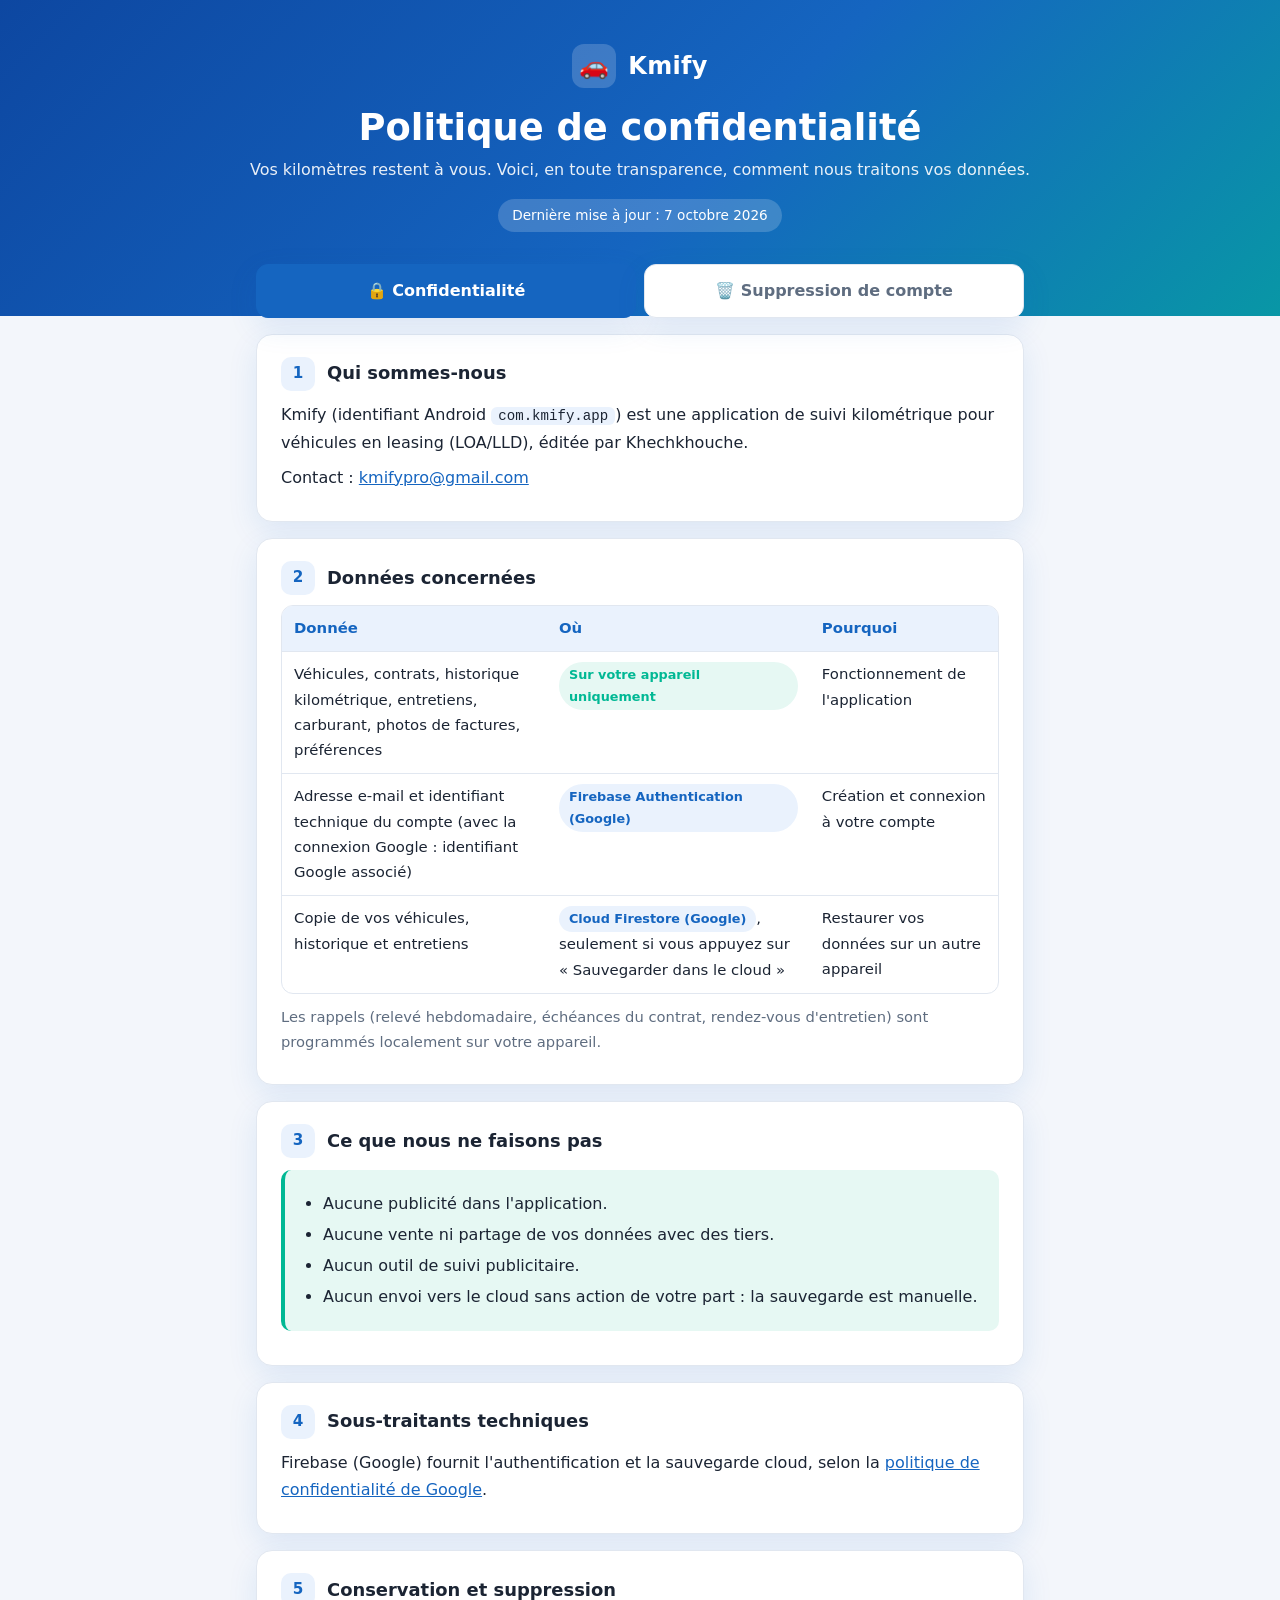
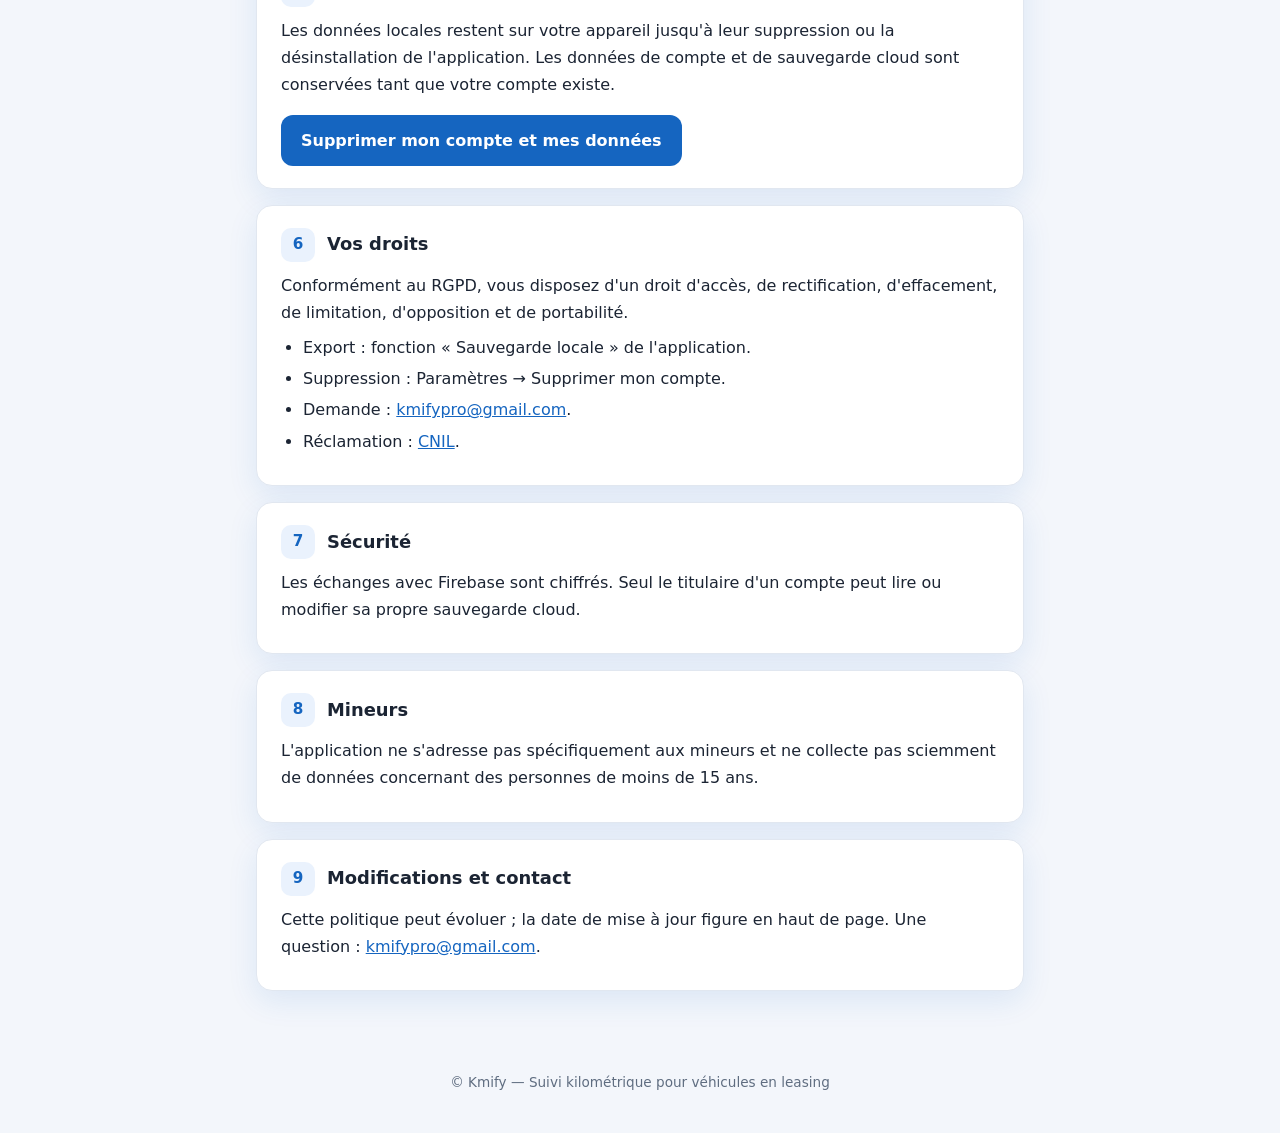
==== index.html @ c55342b6 "Add files via upload" ====
<!doctype html>
<html lang="fr">
<head>
<meta charset="utf-8">
<meta name="viewport" content="width=device-width,initial-scale=1">
<title>Politique de confidentialité — Kmify</title>
<meta name="description" content="Politique de confidentialité de l'application Kmify, suivi kilométrique pour véhicules en leasing.">
<link rel="stylesheet" href="style.css">
</head>
<body>
<header class="hero">
  <div class="brand"><span class="logo">🚗</span>Kmify</div>
  <h1>Politique de confidentialité</h1>
  <p>Vos kilomètres restent à vous. Voici, en toute transparence, comment nous traitons vos données.</p>
  <span class="badge">Dernière mise à jour : 7 octobre 2026</span>
</header>
<main>
<nav class="tabs">
  <a class="active" href="index.html">🔒 Confidentialité</a>
  <a href="suppression-compte.html">🗑️ Suppression de compte</a>
</nav>

<section class="section">
  <h2><span class="num">1</span>Qui sommes-nous</h2>
  <p>Kmify (identifiant Android <code>com.kmify.app</code>) est une application de suivi kilométrique pour véhicules en leasing (LOA/LLD), éditée par Khechkhouche.</p>
  <p>Contact : <a href="mailto:kmifypro@gmail.com">kmifypro@gmail.com</a></p>
</section>

<section class="section">
  <h2><span class="num">2</span>Données concernées</h2>
  <div class="tablewrap"><table>
    <tr><th>Donnée</th><th>Où</th><th>Pourquoi</th></tr>
    <tr><td>Véhicules, contrats, historique kilométrique, entretiens, carburant, photos de factures, préférences</td><td><span class="pill local">Sur votre appareil uniquement</span></td><td>Fonctionnement de l'application</td></tr>
    <tr><td>Adresse e-mail et identifiant technique du compte (avec la connexion Google : identifiant Google associé)</td><td><span class="pill cloud">Firebase Authentication (Google)</span></td><td>Création et connexion à votre compte</td></tr>
    <tr><td>Copie de vos véhicules, historique et entretiens</td><td><span class="pill cloud">Cloud Firestore (Google)</span>, seulement si vous appuyez sur « Sauvegarder dans le cloud »</td><td>Restaurer vos données sur un autre appareil</td></tr>
  </table></div>
  <p class="muted">Les rappels (relevé hebdomadaire, échéances du contrat, rendez-vous d'entretien) sont programmés localement sur votre appareil.</p>
</section>

<section class="section">
  <h2><span class="num">3</span>Ce que nous ne faisons pas</h2>
  <div class="callout">
    <ul>
      <li>Aucune publicité dans l'application.</li>
      <li>Aucune vente ni partage de vos données avec des tiers.</li>
      <li>Aucun outil de suivi publicitaire.</li>
      <li>Aucun envoi vers le cloud sans action de votre part : la sauvegarde est manuelle.</li>
    </ul>
  </div>
</section>

<section class="section">
  <h2><span class="num">4</span>Sous-traitants techniques</h2>
  <p>Firebase (Google) fournit l'authentification et la sauvegarde cloud, selon la <a href="https://policies.google.com/privacy">politique de confidentialité de Google</a>.</p>
</section>

<section class="section">
  <h2><span class="num">5</span>Conservation et suppression</h2>
  <p>Les données locales restent sur votre appareil jusqu'à leur suppression ou la désinstallation de l'application. Les données de compte et de sauvegarde cloud sont conservées tant que votre compte existe.</p>
  <a class="btn" href="suppression-compte.html">Supprimer mon compte et mes données</a>
</section>

<section class="section">
  <h2><span class="num">6</span>Vos droits</h2>
  <p>Conformément au RGPD, vous disposez d'un droit d'accès, de rectification, d'effacement, de limitation, d'opposition et de portabilité.</p>
  <ul>
    <li>Export : fonction « Sauvegarde locale » de l'application.</li>
    <li>Suppression : Paramètres → Supprimer mon compte.</li>
    <li>Demande : <a href="mailto:kmifypro@gmail.com">kmifypro@gmail.com</a>.</li>
    <li>Réclamation : <a href="https://www.cnil.fr">CNIL</a>.</li>
  </ul>
</section>

<section class="section">
  <h2><span class="num">7</span>Sécurité</h2>
  <p>Les échanges avec Firebase sont chiffrés. Seul le titulaire d'un compte peut lire ou modifier sa propre sauvegarde cloud.</p>
</section>

<section class="section">
  <h2><span class="num">8</span>Mineurs</h2>
  <p>L'application ne s'adresse pas spécifiquement aux mineurs et ne collecte pas sciemment de données concernant des personnes de moins de 15 ans.</p>
</section>

<section class="section">
  <h2><span class="num">9</span>Modifications et contact</h2>
  <p>Cette politique peut évoluer ; la date de mise à jour figure en haut de page. Une question : <a href="mailto:kmifypro@gmail.com">kmifypro@gmail.com</a>.</p>
</section>
</main>
<footer>© Kmify — Suivi kilométrique pour véhicules en leasing</footer>
</body>
</html>
---- style.css ----
:root{
  --bg:#f3f6fb;--card:#ffffff;--text:#1b2433;--muted:#5f6d80;--border:#e1e7f0;
  --primary:#1565c0;--primary-2:#0d47a1;--accent:#00b894;--warn:#e53935;--soft:#eaf2fd;--soft-2:#e6f8f3;
  --shadow:0 10px 30px rgba(21,101,192,.10);
}
@media (prefers-color-scheme:dark){:root{
  --bg:#0e141c;--card:#17202b;--text:#e8eef6;--muted:#9fb0c3;--border:#273444;
  --primary:#5aa2ff;--primary-2:#1565c0;--accent:#2fd4ab;--warn:#ff6b66;--soft:#16283f;--soft-2:#12302b;
  --shadow:0 10px 30px rgba(0,0,0,.35);
}}
*{box-sizing:border-box}
html{scroll-behavior:smooth}
body{margin:0;background:var(--bg);color:var(--text);font:16px/1.7 system-ui,-apple-system,"Segoe UI",Roboto,Helvetica,Arial,sans-serif}
a{color:var(--primary)}
.hero{background:linear-gradient(135deg,#0d47a1 0%,#1565c0 55%,#00b894 130%);color:#fff;padding:44px 16px 84px;text-align:center}
.brand{display:inline-flex;align-items:center;gap:12px;font-weight:800;font-size:1.5rem;letter-spacing:.3px}
.logo{width:44px;height:44px;border-radius:12px;background:rgba(255,255,255,.18);display:grid;place-items:center;font-size:1.5rem}
.hero h1{margin:18px 0 6px;font-size:clamp(1.6rem,4.5vw,2.3rem);line-height:1.2}
.hero p{margin:0;opacity:.9}
.badge{display:inline-block;margin-top:16px;padding:5px 14px;border-radius:999px;background:rgba(255,255,255,.18);font-size:.85rem}
main{max-width:800px;margin:-52px auto 0;padding:0 16px 56px}
.tabs{display:flex;gap:8px;margin-bottom:16px;flex-wrap:wrap}
.tabs a{flex:1;min-width:200px;text-align:center;text-decoration:none;font-weight:600;padding:12px 16px;border-radius:12px;background:var(--card);color:var(--muted);border:1px solid var(--border);box-shadow:var(--shadow)}
.tabs a.active{background:var(--primary);color:#fff;border-color:var(--primary)}
.section{background:var(--card);border:1px solid var(--border);border-radius:16px;padding:22px 24px;margin-bottom:16px;box-shadow:var(--shadow)}
.section h2{display:flex;align-items:center;gap:12px;margin:0 0 10px;font-size:1.12rem}
.num{flex:none;width:34px;height:34px;border-radius:10px;background:var(--soft);color:var(--primary);display:grid;place-items:center;font-weight:800;font-size:.95rem}
.section p{margin:8px 0}
.section ul,.section ol{padding-left:22px;margin:8px 0}
.section li{margin:4px 0}
.muted{color:var(--muted);font-size:.92rem}
.pill{display:inline-block;padding:2px 10px;border-radius:999px;font-size:.8rem;font-weight:600}
.pill.local{background:var(--soft-2);color:var(--accent)}
.pill.cloud{background:var(--soft);color:var(--primary)}
.pill.del{background:rgba(229,57,53,.12);color:var(--warn)}
.tablewrap{overflow-x:auto;margin:10px 0}
table{width:100%;border-collapse:separate;border-spacing:0;font-size:.93rem;border:1px solid var(--border);border-radius:12px;overflow:hidden}
th,td{padding:10px 12px;text-align:left;vertical-align:top;border-bottom:1px solid var(--border)}
tr:last-child td{border-bottom:none}
th{background:var(--soft);color:var(--primary);font-weight:700}
.callout{border-left:4px solid var(--accent);background:var(--soft-2);padding:12px 16px;border-radius:10px;margin:12px 0}
.callout.warn{border-color:var(--warn);background:rgba(229,57,53,.08)}
.steps{counter-reset:s;list-style:none;padding:0!important}
.steps li{counter-increment:s;position:relative;padding:10px 14px 10px 52px;margin:8px 0;background:var(--soft);border-radius:12px}
.steps li::before{content:counter(s);position:absolute;left:12px;top:50%;transform:translateY(-50%);width:28px;height:28px;border-radius:50%;background:var(--primary);color:#fff;display:grid;place-items:center;font-weight:700;font-size:.9rem}
.btn{display:inline-block;margin-top:8px;padding:12px 20px;border-radius:12px;background:var(--primary);color:#fff!important;text-decoration:none;font-weight:700}
code{background:var(--soft);padding:1px 7px;border-radius:6px;font-size:.88em}
footer{text-align:center;color:var(--muted);font-size:.85rem;padding:8px 16px 40px}
@media (max-width:520px){.section{padding:18px 16px}.hero{padding-bottom:76px}}
@media (max-width:520px){table{font-size:.82rem}th,td{padding:8px 7px}.pill{font-size:.74rem;padding:2px 8px;border-radius:10px}}
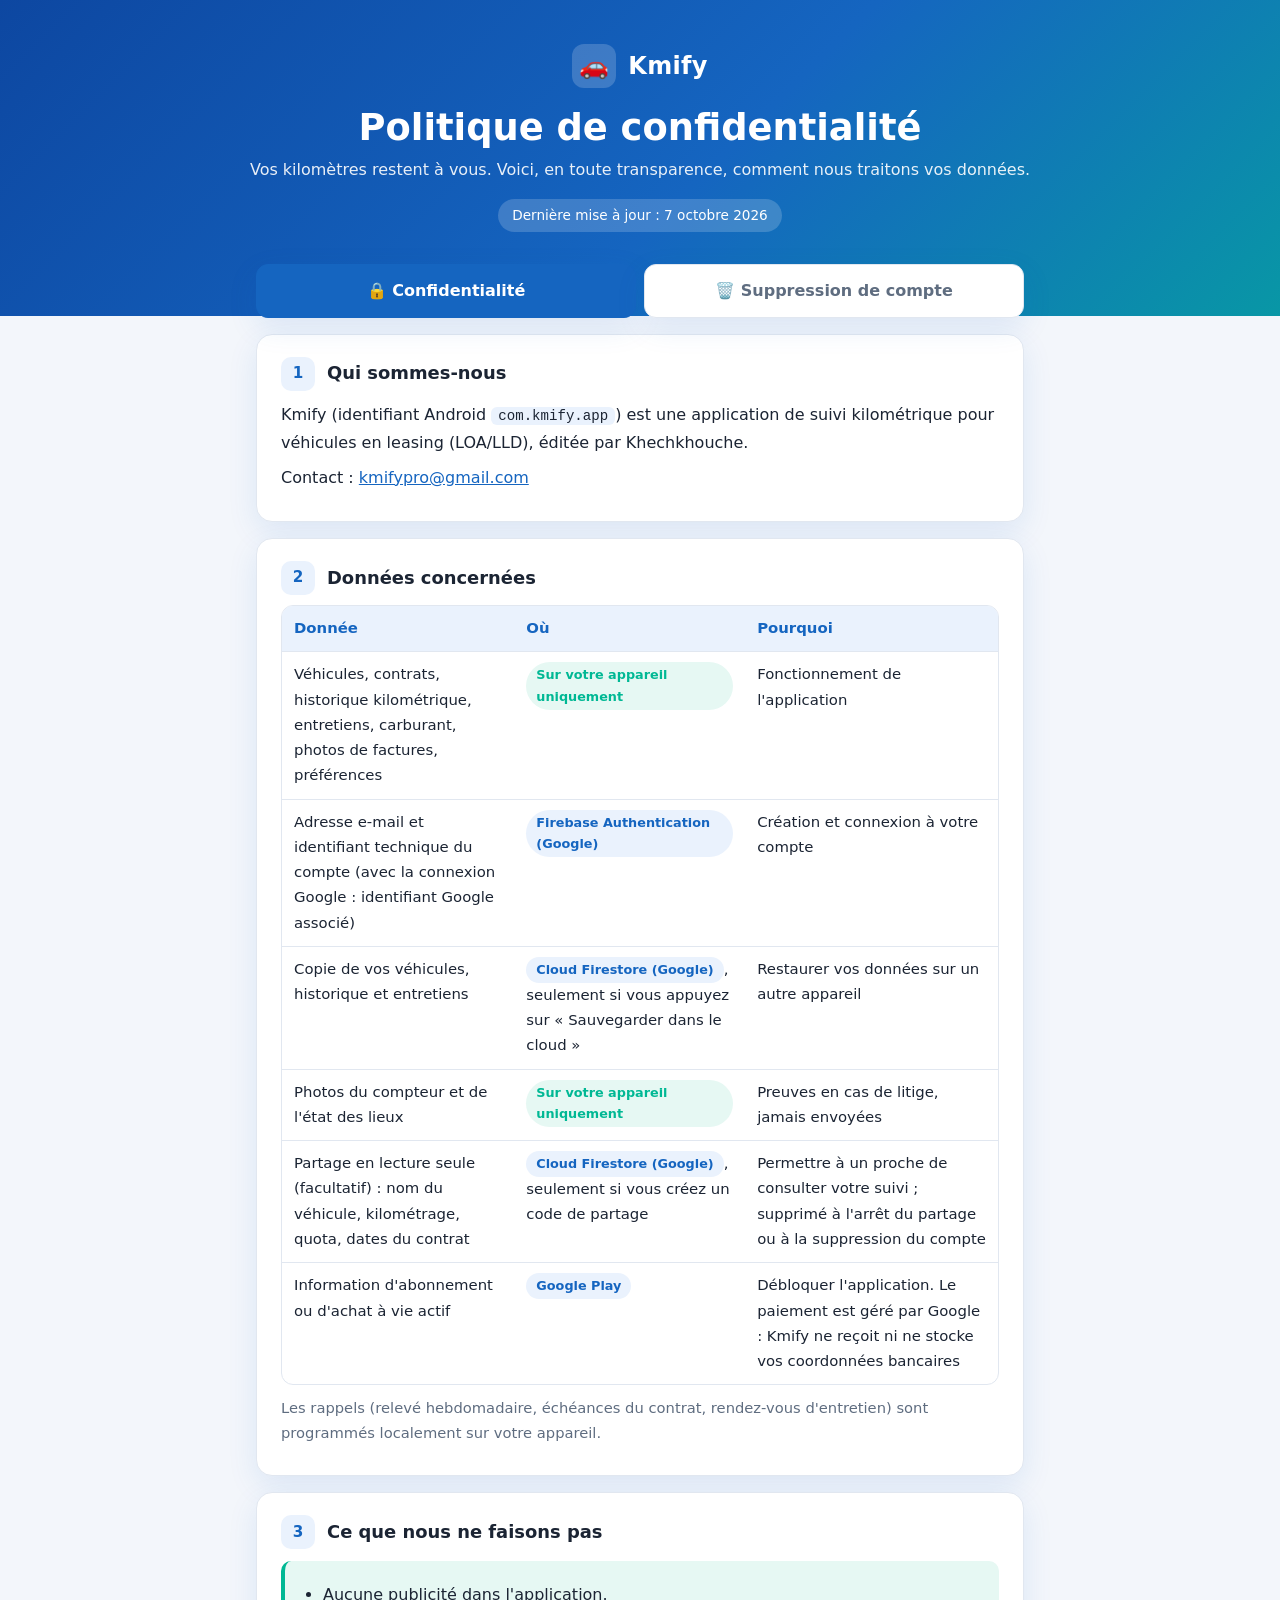
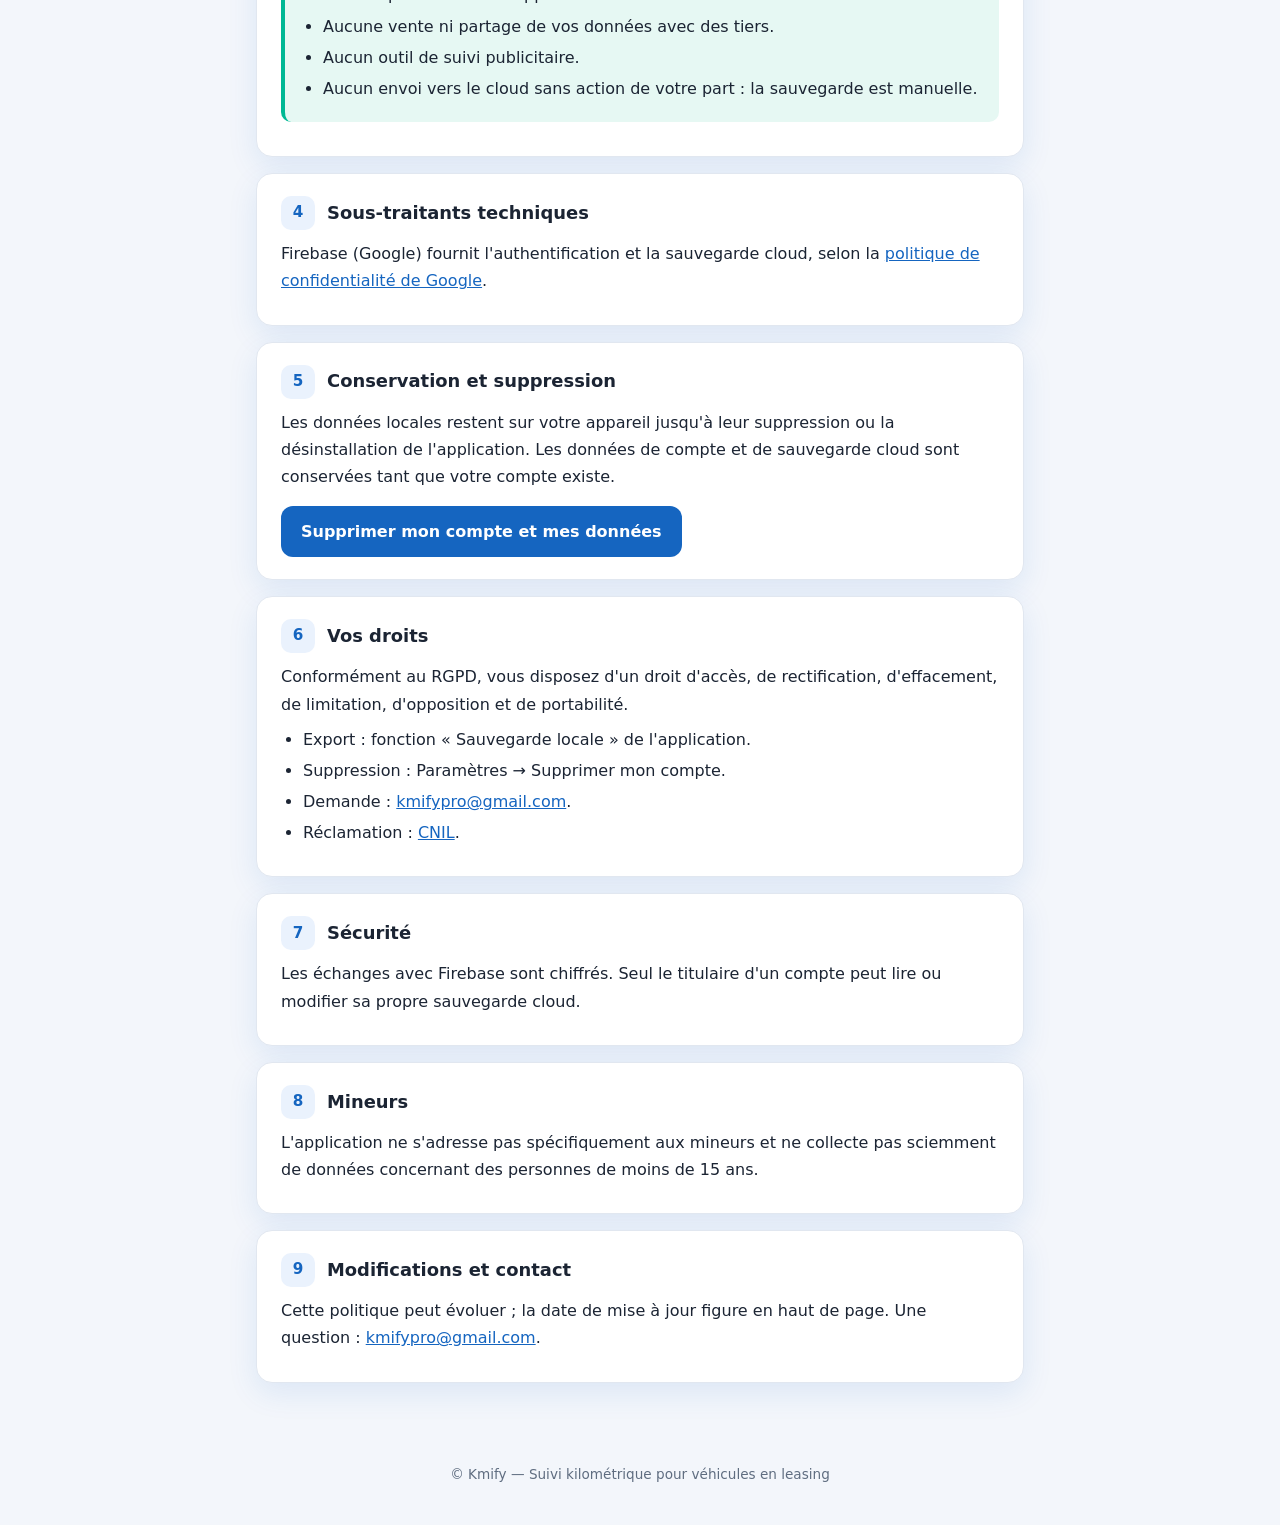
==== commit d08d90cc: "Add files via upload" ====
--- a/index.html
+++ b/index.html
@@ -33,6 +33,9 @@
     <tr><td>Véhicules, contrats, historique kilométrique, entretiens, carburant, photos de factures, préférences</td><td><span class="pill local">Sur votre appareil uniquement</span></td><td>Fonctionnement de l'application</td></tr>
     <tr><td>Adresse e-mail et identifiant technique du compte (avec la connexion Google : identifiant Google associé)</td><td><span class="pill cloud">Firebase Authentication (Google)</span></td><td>Création et connexion à votre compte</td></tr>
     <tr><td>Copie de vos véhicules, historique et entretiens</td><td><span class="pill cloud">Cloud Firestore (Google)</span>, seulement si vous appuyez sur « Sauvegarder dans le cloud »</td><td>Restaurer vos données sur un autre appareil</td></tr>
+    <tr><td>Photos du compteur et de l'état des lieux</td><td><span class="pill local">Sur votre appareil uniquement</span></td><td>Preuves en cas de litige, jamais envoyées</td></tr>
+    <tr><td>Partage en lecture seule (facultatif) : nom du véhicule, kilométrage, quota, dates du contrat</td><td><span class="pill cloud">Cloud Firestore (Google)</span>, seulement si vous créez un code de partage</td><td>Permettre à un proche de consulter votre suivi ; supprimé à l'arrêt du partage ou à la suppression du compte</td></tr>
+    <tr><td>Information d'abonnement ou d'achat à vie actif</td><td><span class="pill cloud">Google Play</span></td><td>Débloquer l'application. Le paiement est géré par Google : Kmify ne reçoit ni ne stocke vos coordonnées bancaires</td></tr>
   </table></div>
   <p class="muted">Les rappels (relevé hebdomadaire, échéances du contrat, rendez-vous d'entretien) sont programmés localement sur votre appareil.</p>
 </section>
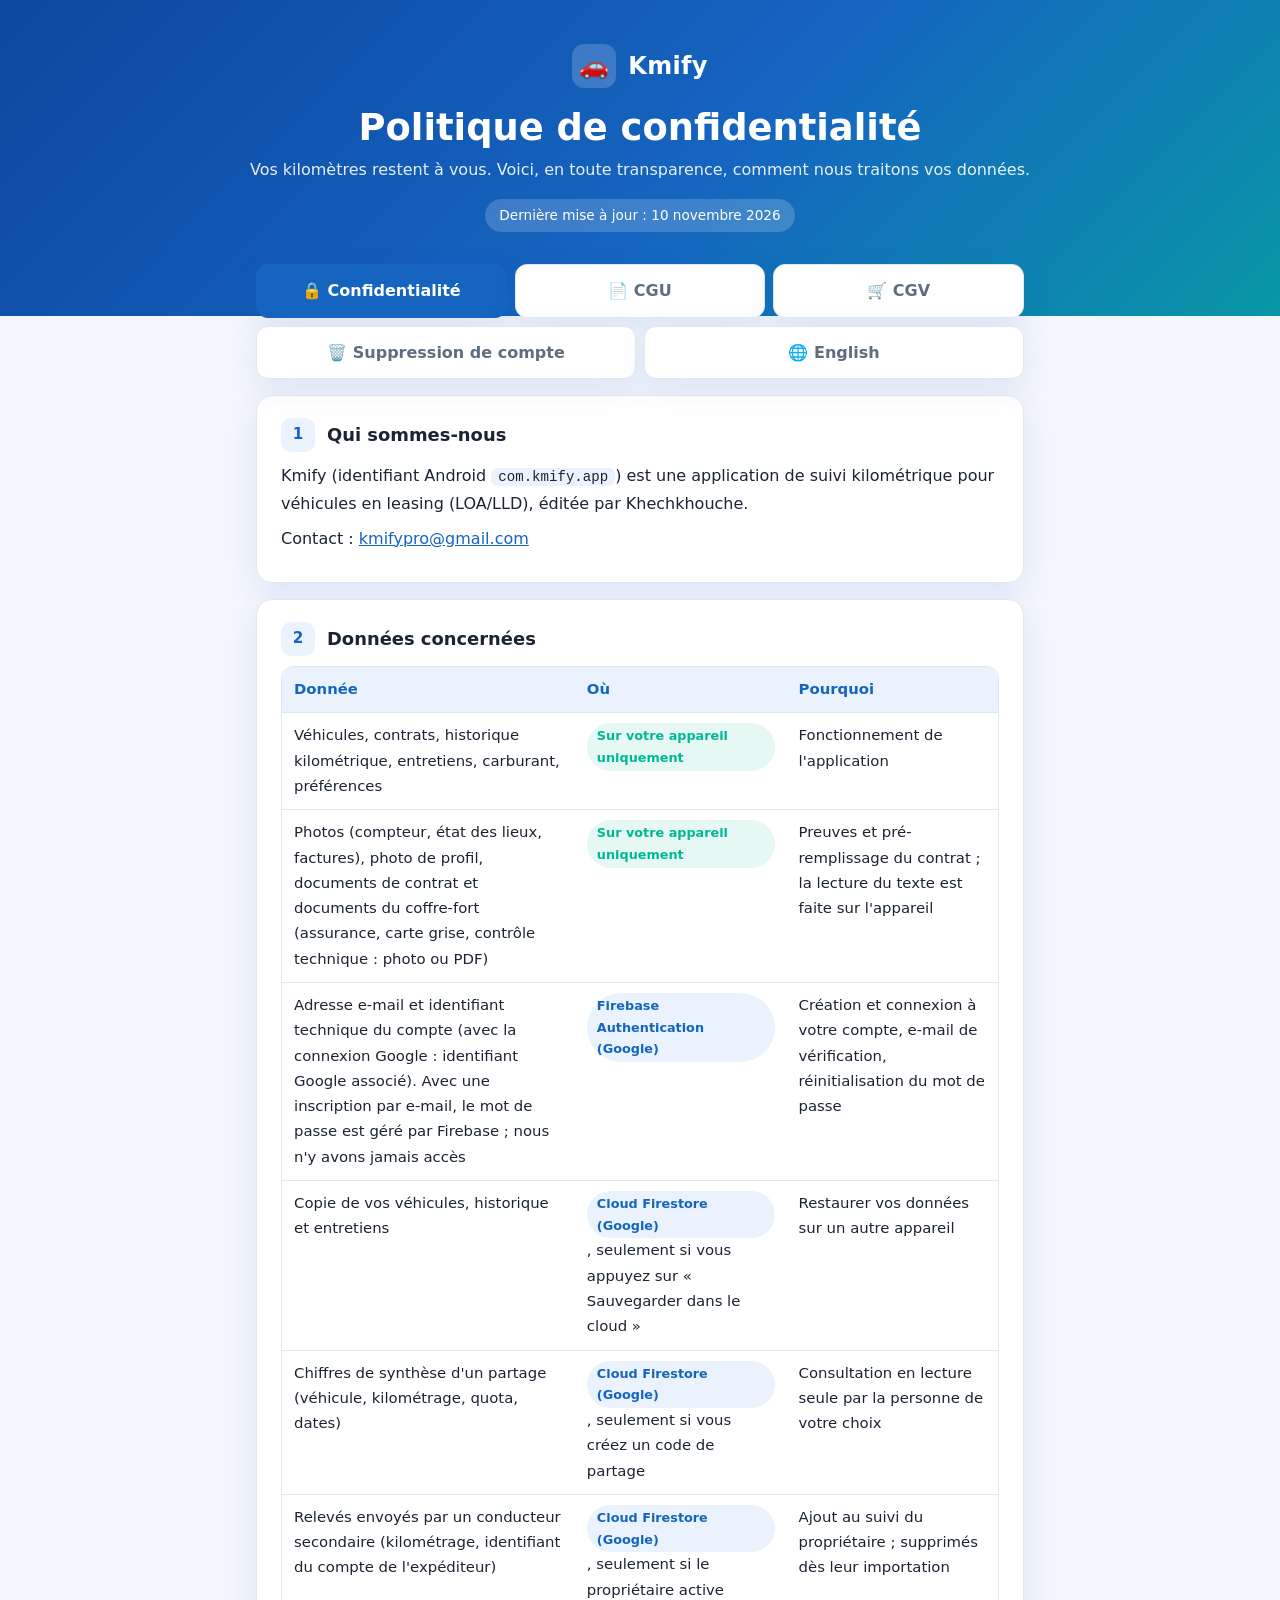
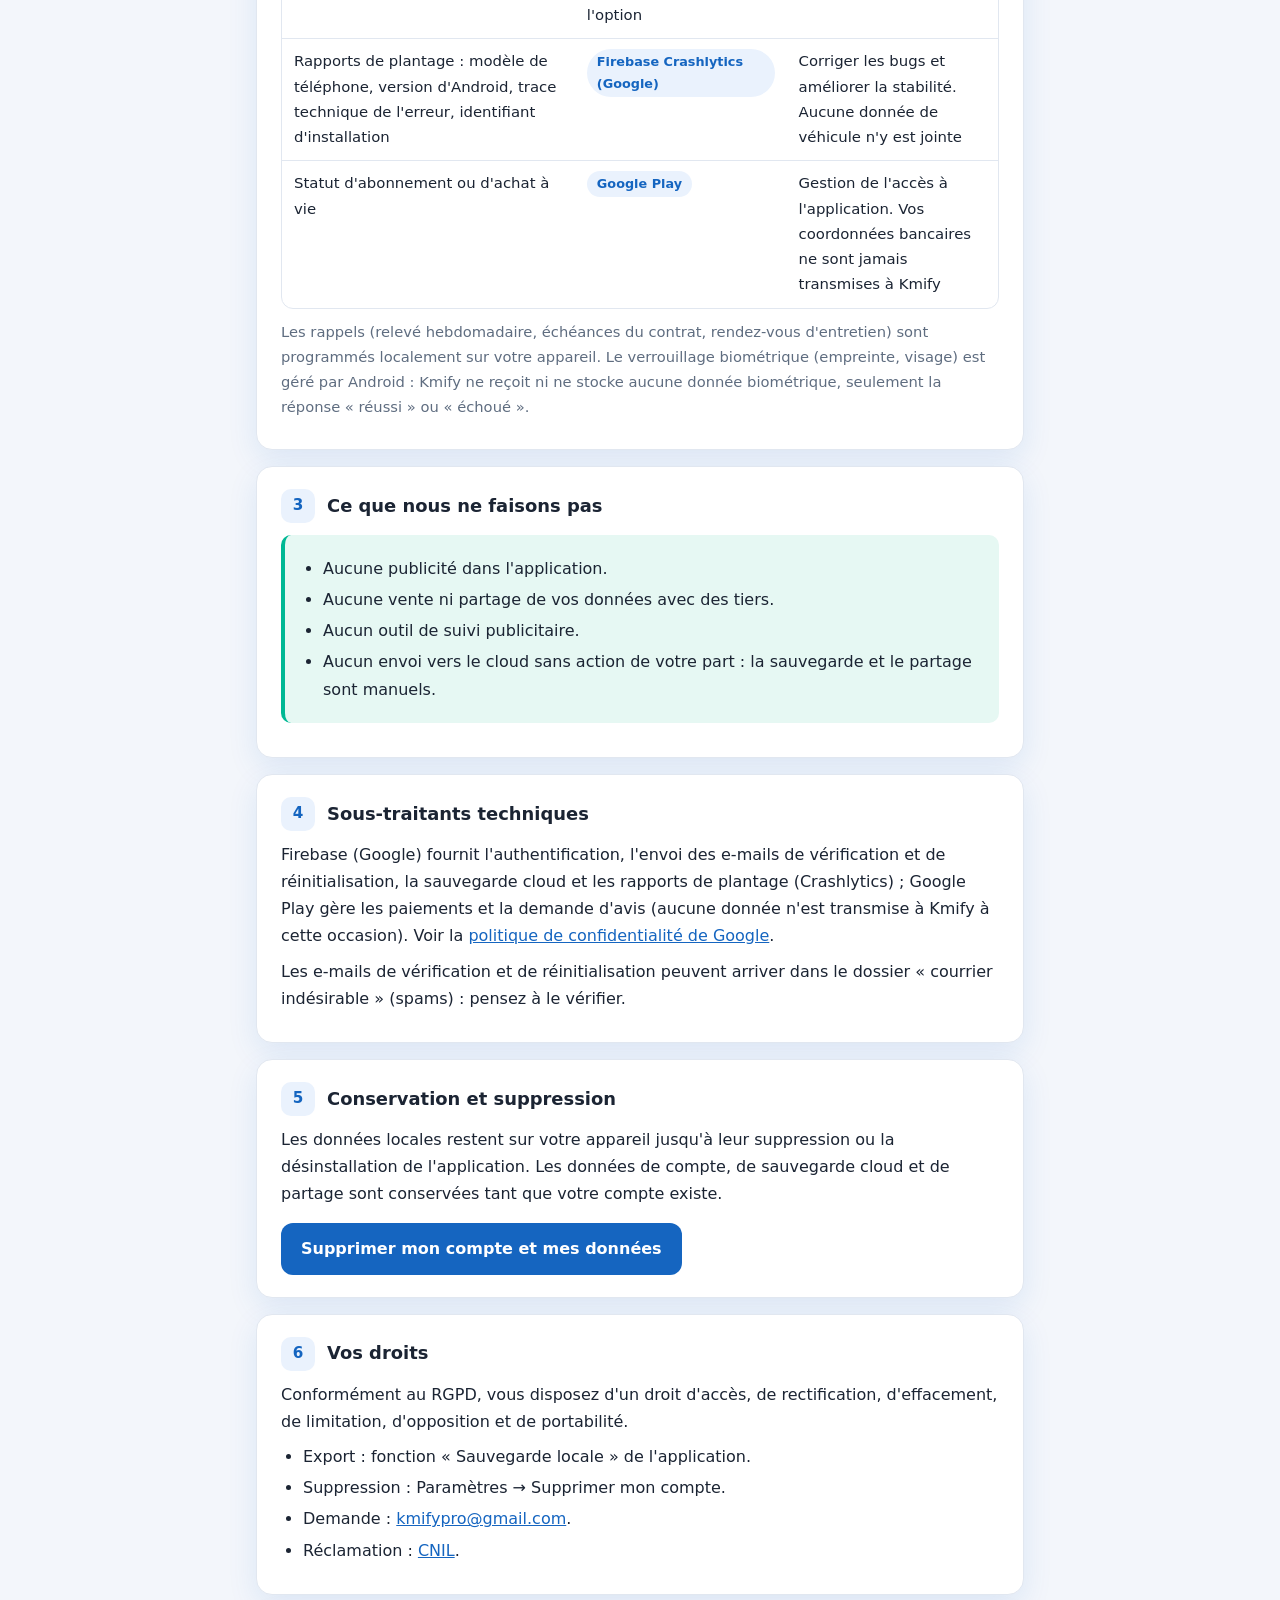
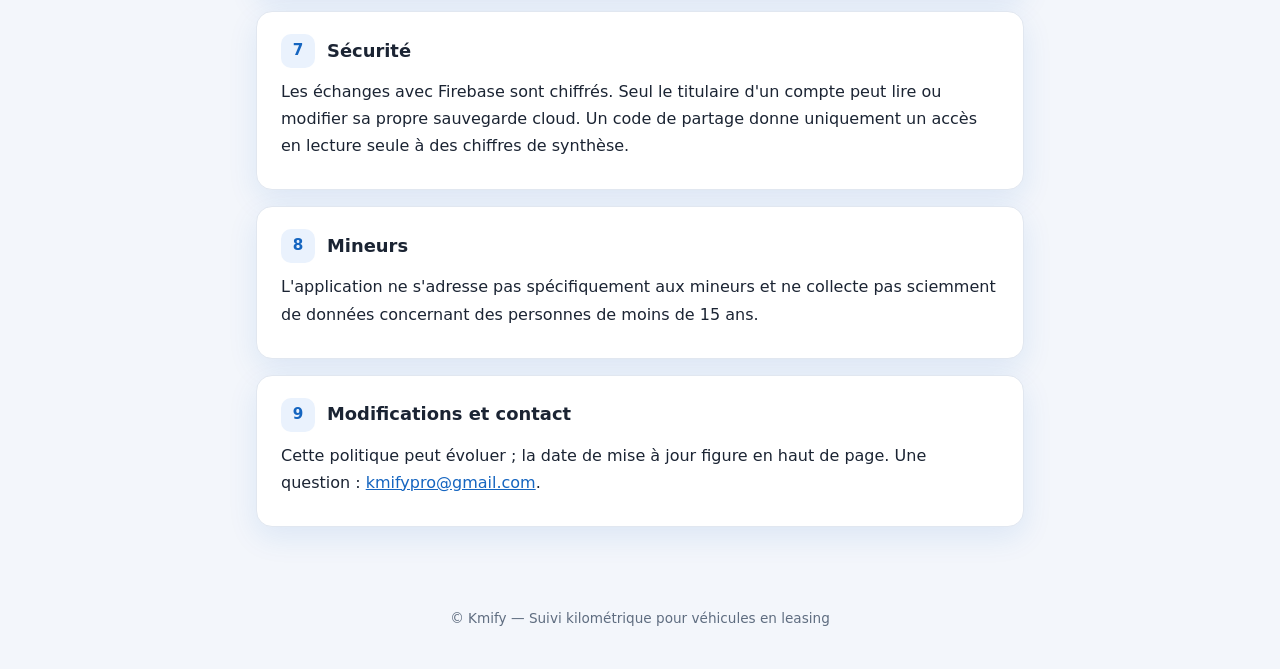
==== commit 4bef3627: "Pages légales FR/EN (CGU, CGV, confidentialité, suppression de compte) Co-Authored-By: Claude Sonnet" ====
--- a/index.html
+++ b/index.html
@@ -12,12 +12,15 @@
   <div class="brand"><span class="logo">🚗</span>Kmify</div>
   <h1>Politique de confidentialité</h1>
   <p>Vos kilomètres restent à vous. Voici, en toute transparence, comment nous traitons vos données.</p>
-  <span class="badge">Dernière mise à jour : 7 octobre 2026</span>
+  <span class="badge">Dernière mise à jour : 10 novembre 2026</span>
 </header>
 <main>
 <nav class="tabs">
   <a class="active" href="index.html">🔒 Confidentialité</a>
+  <a href="cgu.html">📄 CGU</a>
+  <a href="cgv.html">🛒 CGV</a>
   <a href="suppression-compte.html">🗑️ Suppression de compte</a>
+  <a href="privacy-en.html" style="margin-left:auto">🌐 English</a>
 </nav>
 
 <section class="section">
@@ -30,14 +33,16 @@
   <h2><span class="num">2</span>Données concernées</h2>
   <div class="tablewrap"><table>
     <tr><th>Donnée</th><th>Où</th><th>Pourquoi</th></tr>
-    <tr><td>Véhicules, contrats, historique kilométrique, entretiens, carburant, photos de factures, préférences</td><td><span class="pill local">Sur votre appareil uniquement</span></td><td>Fonctionnement de l'application</td></tr>
-    <tr><td>Adresse e-mail et identifiant technique du compte (avec la connexion Google : identifiant Google associé)</td><td><span class="pill cloud">Firebase Authentication (Google)</span></td><td>Création et connexion à votre compte</td></tr>
+    <tr><td>Véhicules, contrats, historique kilométrique, entretiens, carburant, préférences</td><td><span class="pill local">Sur votre appareil uniquement</span></td><td>Fonctionnement de l'application</td></tr>
+    <tr><td>Photos (compteur, état des lieux, factures), photo de profil, documents de contrat et documents du coffre-fort (assurance, carte grise, contrôle technique : photo ou PDF)</td><td><span class="pill local">Sur votre appareil uniquement</span></td><td>Preuves et pré-remplissage du contrat ; la lecture du texte est faite sur l'appareil</td></tr>
+    <tr><td>Adresse e-mail et identifiant technique du compte (avec la connexion Google : identifiant Google associé). Avec une inscription par e-mail, le mot de passe est géré par Firebase ; nous n'y avons jamais accès</td><td><span class="pill cloud">Firebase Authentication (Google)</span></td><td>Création et connexion à votre compte, e-mail de vérification, réinitialisation du mot de passe</td></tr>
     <tr><td>Copie de vos véhicules, historique et entretiens</td><td><span class="pill cloud">Cloud Firestore (Google)</span>, seulement si vous appuyez sur « Sauvegarder dans le cloud »</td><td>Restaurer vos données sur un autre appareil</td></tr>
-    <tr><td>Photos du compteur et de l'état des lieux</td><td><span class="pill local">Sur votre appareil uniquement</span></td><td>Preuves en cas de litige, jamais envoyées</td></tr>
-    <tr><td>Partage en lecture seule (facultatif) : nom du véhicule, kilométrage, quota, dates du contrat</td><td><span class="pill cloud">Cloud Firestore (Google)</span>, seulement si vous créez un code de partage</td><td>Permettre à un proche de consulter votre suivi ; supprimé à l'arrêt du partage ou à la suppression du compte</td></tr>
-    <tr><td>Information d'abonnement ou d'achat à vie actif</td><td><span class="pill cloud">Google Play</span></td><td>Débloquer l'application. Le paiement est géré par Google : Kmify ne reçoit ni ne stocke vos coordonnées bancaires</td></tr>
+    <tr><td>Chiffres de synthèse d'un partage (véhicule, kilométrage, quota, dates)</td><td><span class="pill cloud">Cloud Firestore (Google)</span>, seulement si vous créez un code de partage</td><td>Consultation en lecture seule par la personne de votre choix</td></tr>
+    <tr><td>Relevés envoyés par un conducteur secondaire (kilométrage, identifiant du compte de l'expéditeur)</td><td><span class="pill cloud">Cloud Firestore (Google)</span>, seulement si le propriétaire active l'option</td><td>Ajout au suivi du propriétaire ; supprimés dès leur importation</td></tr>
+    <tr><td>Rapports de plantage : modèle de téléphone, version d'Android, trace technique de l'erreur, identifiant d'installation</td><td><span class="pill cloud">Firebase Crashlytics (Google)</span></td><td>Corriger les bugs et améliorer la stabilité. Aucune donnée de véhicule n'y est jointe</td></tr>
+    <tr><td>Statut d'abonnement ou d'achat à vie</td><td><span class="pill cloud">Google Play</span></td><td>Gestion de l'accès à l'application. Vos coordonnées bancaires ne sont jamais transmises à Kmify</td></tr>
   </table></div>
-  <p class="muted">Les rappels (relevé hebdomadaire, échéances du contrat, rendez-vous d'entretien) sont programmés localement sur votre appareil.</p>
+  <p class="muted">Les rappels (relevé hebdomadaire, échéances du contrat, rendez-vous d'entretien) sont programmés localement sur votre appareil. Le verrouillage biométrique (empreinte, visage) est géré par Android : Kmify ne reçoit ni ne stocke aucune donnée biométrique, seulement la réponse « réussi » ou « échoué ».</p>
 </section>
 
 <section class="section">
@@ -47,19 +52,20 @@
       <li>Aucune publicité dans l'application.</li>
       <li>Aucune vente ni partage de vos données avec des tiers.</li>
       <li>Aucun outil de suivi publicitaire.</li>
-      <li>Aucun envoi vers le cloud sans action de votre part : la sauvegarde est manuelle.</li>
+      <li>Aucun envoi vers le cloud sans action de votre part : la sauvegarde et le partage sont manuels.</li>
     </ul>
   </div>
 </section>
 
 <section class="section">
   <h2><span class="num">4</span>Sous-traitants techniques</h2>
-  <p>Firebase (Google) fournit l'authentification et la sauvegarde cloud, selon la <a href="https://policies.google.com/privacy">politique de confidentialité de Google</a>.</p>
+  <p>Firebase (Google) fournit l'authentification, l'envoi des e-mails de vérification et de réinitialisation, la sauvegarde cloud et les rapports de plantage (Crashlytics) ; Google Play gère les paiements et la demande d'avis (aucune donnée n'est transmise à Kmify à cette occasion). Voir la <a href="https://policies.google.com/privacy">politique de confidentialité de Google</a>.</p>
+  <p>Les e-mails de vérification et de réinitialisation peuvent arriver dans le dossier « courrier indésirable » (spams) : pensez à le vérifier.</p>
 </section>
 
 <section class="section">
   <h2><span class="num">5</span>Conservation et suppression</h2>
-  <p>Les données locales restent sur votre appareil jusqu'à leur suppression ou la désinstallation de l'application. Les données de compte et de sauvegarde cloud sont conservées tant que votre compte existe.</p>
+  <p>Les données locales restent sur votre appareil jusqu'à leur suppression ou la désinstallation de l'application. Les données de compte, de sauvegarde cloud et de partage sont conservées tant que votre compte existe.</p>
   <a class="btn" href="suppression-compte.html">Supprimer mon compte et mes données</a>
 </section>
 
@@ -76,7 +82,7 @@
 
 <section class="section">
   <h2><span class="num">7</span>Sécurité</h2>
-  <p>Les échanges avec Firebase sont chiffrés. Seul le titulaire d'un compte peut lire ou modifier sa propre sauvegarde cloud.</p>
+  <p>Les échanges avec Firebase sont chiffrés. Seul le titulaire d'un compte peut lire ou modifier sa propre sauvegarde cloud. Un code de partage donne uniquement un accès en lecture seule à des chiffres de synthèse.</p>
 </section>
 
 <section class="section">
@@ -88,6 +94,7 @@
   <h2><span class="num">9</span>Modifications et contact</h2>
   <p>Cette politique peut évoluer ; la date de mise à jour figure en haut de page. Une question : <a href="mailto:kmifypro@gmail.com">kmifypro@gmail.com</a>.</p>
 </section>
+
 </main>
 <footer>© Kmify — Suivi kilométrique pour véhicules en leasing</footer>
 </body>
